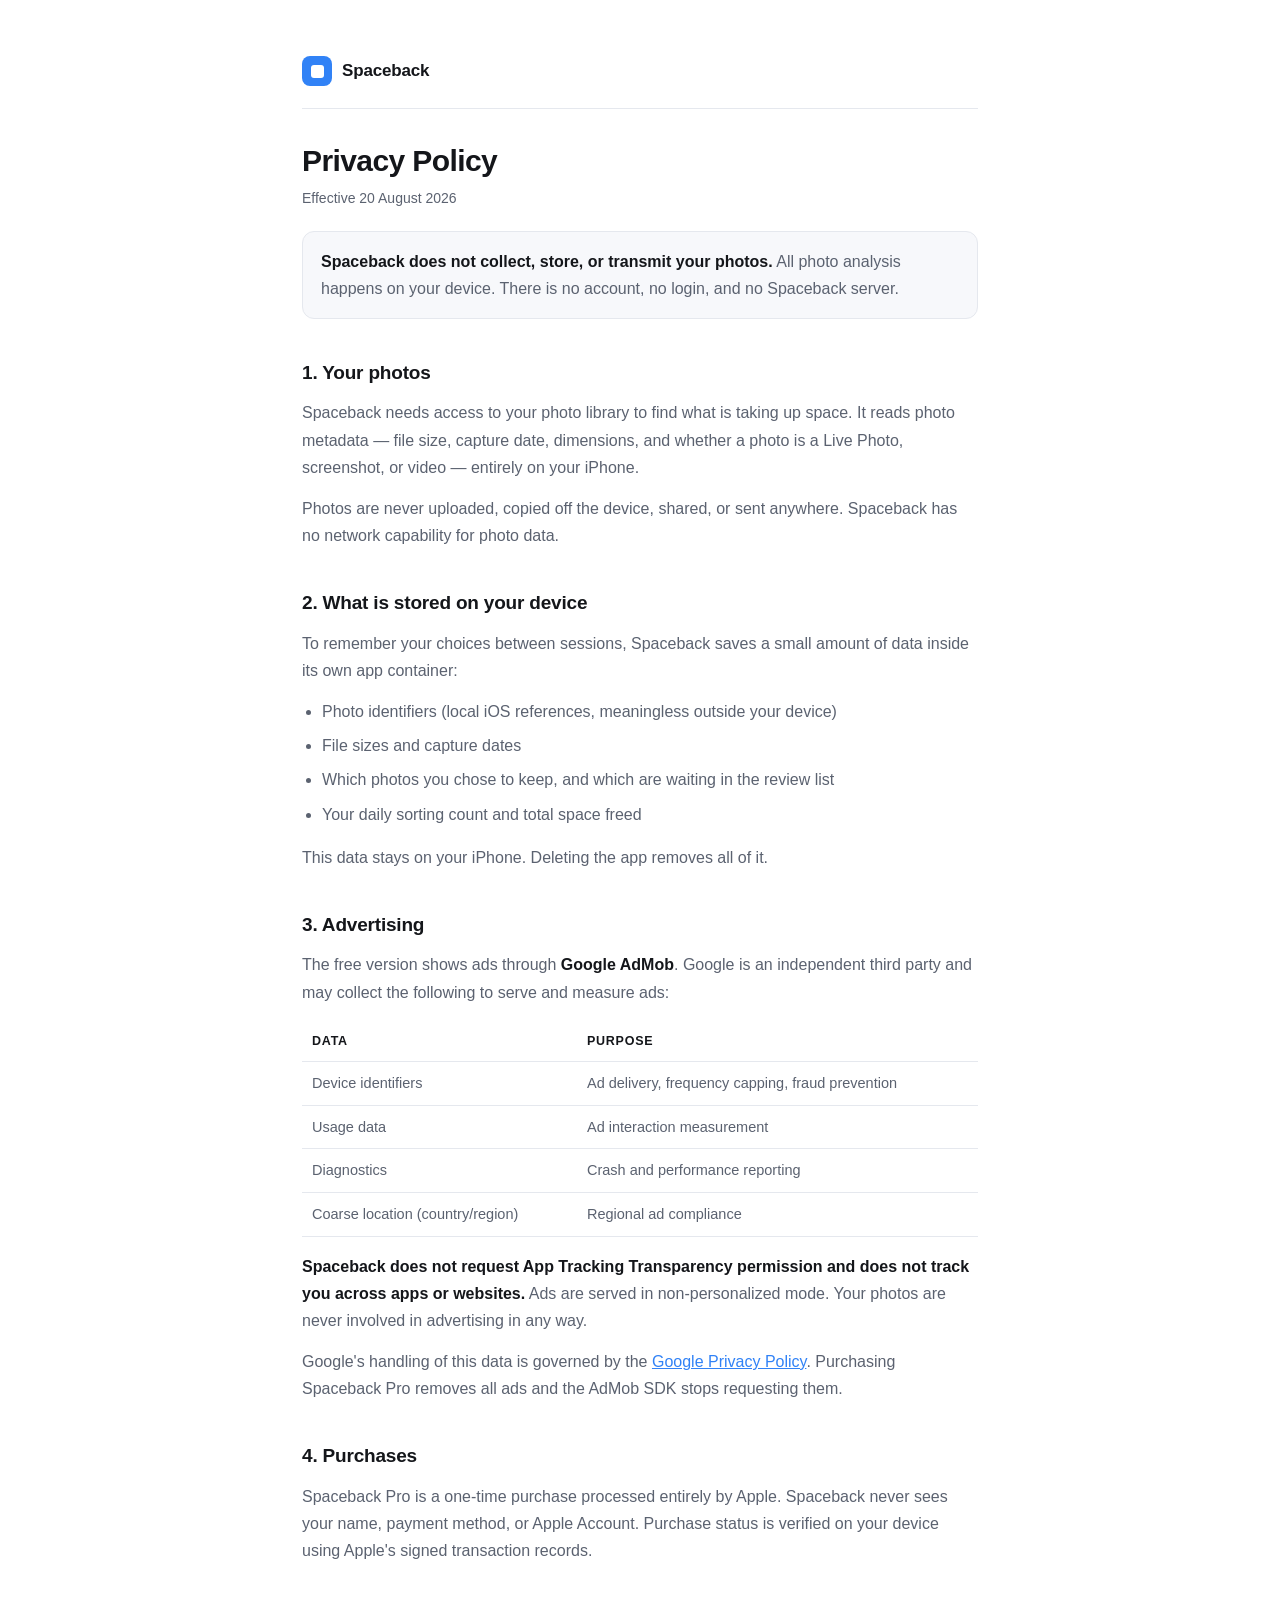
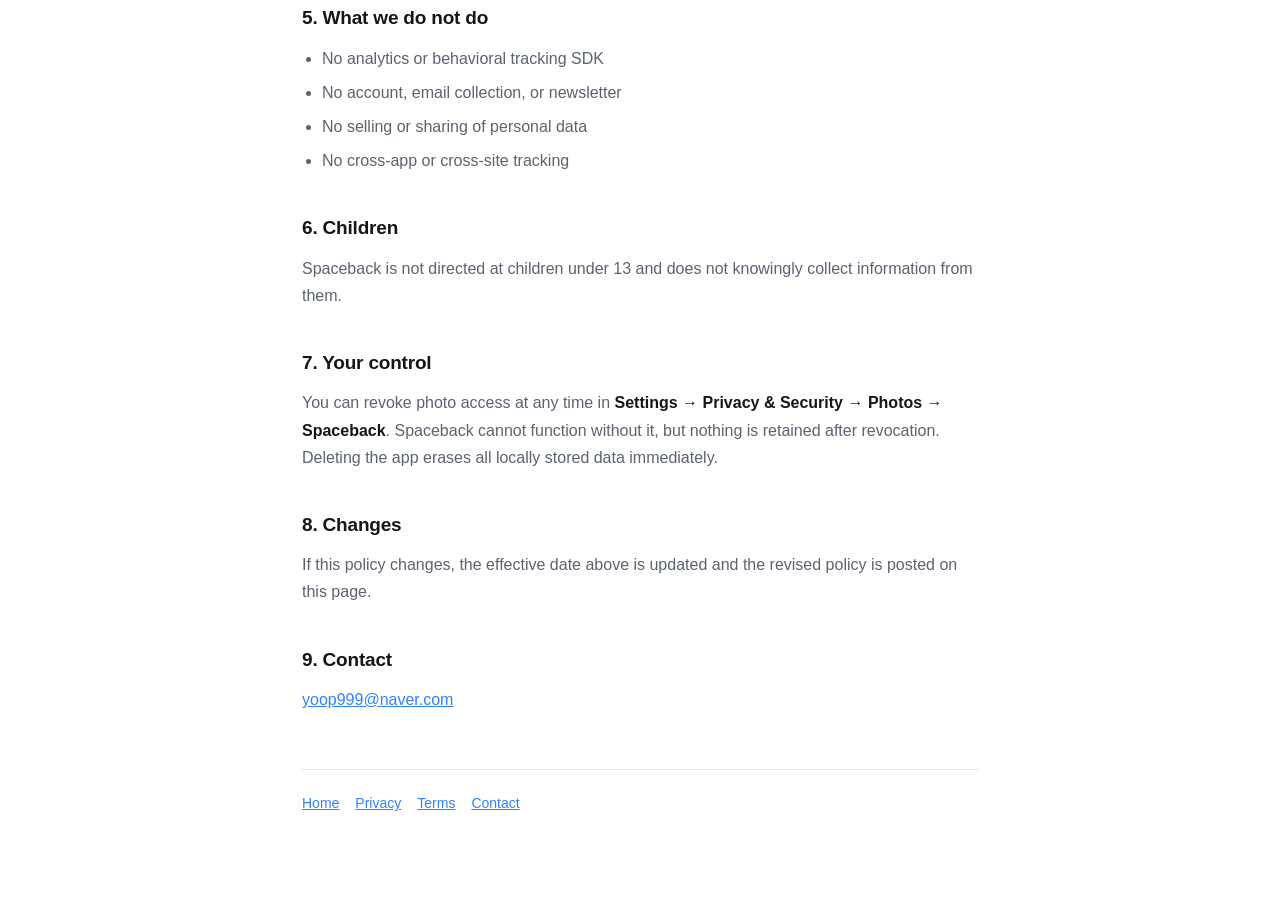
==== privacy.html @ 78ae4981 "Add Spaceback privacy policy, terms, and landing page" ====
<!doctype html><html lang="en"><head><meta charset="utf-8">
<meta name="viewport" content="width=device-width,initial-scale=1">
<title>Privacy Policy — Spaceback</title>
<link rel="stylesheet" href="style.css"></head><body><div class="wrap">
<header><a class="brand" href="./"><span class="mark"><i></i></span><b>Spaceback</b></a></header>
<h1>Privacy Policy</h1>
<p class="date">Effective 20 August 2026</p>

<div class="box">
<p><strong>Spaceback does not collect, store, or transmit your photos.</strong> All photo analysis happens on your device. There is no account, no login, and no Spaceback server.</p>
</div>

<h2>1. Your photos</h2>
<p>Spaceback needs access to your photo library to find what is taking up space. It reads photo metadata — file size, capture date, dimensions, and whether a photo is a Live Photo, screenshot, or video — entirely on your iPhone.</p>
<p>Photos are never uploaded, copied off the device, shared, or sent anywhere. Spaceback has no network capability for photo data.</p>

<h2>2. What is stored on your device</h2>
<p>To remember your choices between sessions, Spaceback saves a small amount of data inside its own app container:</p>
<ul>
<li>Photo identifiers (local iOS references, meaningless outside your device)</li>
<li>File sizes and capture dates</li>
<li>Which photos you chose to keep, and which are waiting in the review list</li>
<li>Your daily sorting count and total space freed</li>
</ul>
<p>This data stays on your iPhone. Deleting the app removes all of it.</p>

<h2>3. Advertising</h2>
<p>The free version shows ads through <strong>Google AdMob</strong>. Google is an independent third party and may collect the following to serve and measure ads:</p>
<table>
<tr><th>Data</th><th>Purpose</th></tr>
<tr><td>Device identifiers</td><td>Ad delivery, frequency capping, fraud prevention</td></tr>
<tr><td>Usage data</td><td>Ad interaction measurement</td></tr>
<tr><td>Diagnostics</td><td>Crash and performance reporting</td></tr>
<tr><td>Coarse location (country/region)</td><td>Regional ad compliance</td></tr>
</table>
<p><strong>Spaceback does not request App Tracking Transparency permission and does not track you across apps or websites.</strong> Ads are served in non-personalized mode. Your photos are never involved in advertising in any way.</p>
<p>Google's handling of this data is governed by the <a href="https://policies.google.com/privacy">Google Privacy Policy</a>. Purchasing Spaceback Pro removes all ads and the AdMob SDK stops requesting them.</p>

<h2>4. Purchases</h2>
<p>Spaceback Pro is a one-time purchase processed entirely by Apple. Spaceback never sees your name, payment method, or Apple Account. Purchase status is verified on your device using Apple's signed transaction records.</p>

<h2>5. What we do not do</h2>
<ul>
<li>No analytics or behavioral tracking SDK</li>
<li>No account, email collection, or newsletter</li>
<li>No selling or sharing of personal data</li>
<li>No cross-app or cross-site tracking</li>
</ul>

<h2>6. Children</h2>
<p>Spaceback is not directed at children under 13 and does not knowingly collect information from them.</p>

<h2>7. Your control</h2>
<p>You can revoke photo access at any time in <strong>Settings → Privacy &amp; Security → Photos → Spaceback</strong>. Spaceback cannot function without it, but nothing is retained after revocation. Deleting the app erases all locally stored data immediately.</p>

<h2>8. Changes</h2>
<p>If this policy changes, the effective date above is updated and the revised policy is posted on this page.</p>

<h2>9. Contact</h2>
<p><a href="mailto:yoop999@naver.com">yoop999@naver.com</a></p>
<footer><a href="./">Home</a><a href="./privacy.html">Privacy</a><a href="./terms.html">Terms</a><a href="mailto:yoop999@naver.com">Contact</a></footer>
</div></body></html>
---- style.css ----
:root{--bg:#FFFFFF;--fg:#14161A;--fg2:#5B6270;--line:#E5E8EE;--acc:#3182F6;--panel:#F7F8FB}
@media(prefers-color-scheme:dark){:root{--bg:#0E0F12;--fg:#E8EBF0;--fg2:#959CA8;--line:#262A31;--acc:#6BA6FF;--panel:#16181C}}
*{box-sizing:border-box}
body{margin:0;background:var(--bg);color:var(--fg);line-height:1.7;
 font:16px/1.7 -apple-system,BlinkMacSystemFont,"Segoe UI",Roboto,sans-serif;-webkit-font-smoothing:antialiased}
.wrap{max-width:720px;margin:0 auto;padding:56px 22px 90px}
header{border-bottom:1px solid var(--line);padding-bottom:22px;margin-bottom:34px}
.brand{display:flex;align-items:center;gap:10px;text-decoration:none;color:inherit}
.mark{width:30px;height:30px;border-radius:8px;background:var(--acc);flex:none;
 display:flex;align-items:center;justify-content:center}
.mark i{width:13px;height:13px;background:#fff;border-radius:3px;display:block}
.brand b{font-size:17px;letter-spacing:-.01em}
h1{font-size:30px;font-weight:700;letter-spacing:-.02em;margin:26px 0 8px;line-height:1.2}
.date{color:var(--fg2);font-size:14px;margin:0}
h2{font-size:19px;font-weight:600;margin:38px 0 10px;letter-spacing:-.01em}
p,li{color:var(--fg2)}
p{margin:0 0 14px}
ul{margin:0 0 16px;padding-left:20px}
li{margin-bottom:7px}
strong{color:var(--fg);font-weight:600}
a{color:var(--acc)}
.box{background:var(--panel);border:1px solid var(--line);border-radius:12px;padding:16px 18px;margin:20px 0}
.box p:last-child{margin-bottom:0}
table{width:100%;border-collapse:collapse;font-size:14.5px;margin:16px 0}
th,td{text-align:left;padding:9px 10px;border-bottom:1px solid var(--line);vertical-align:top}
th{color:var(--fg);font-weight:600;font-size:12.5px;text-transform:uppercase;letter-spacing:.06em}
td{color:var(--fg2)}
footer{margin-top:56px;padding-top:22px;border-top:1px solid var(--line);font-size:14px;color:var(--fg2)}
footer a{margin-right:16px}
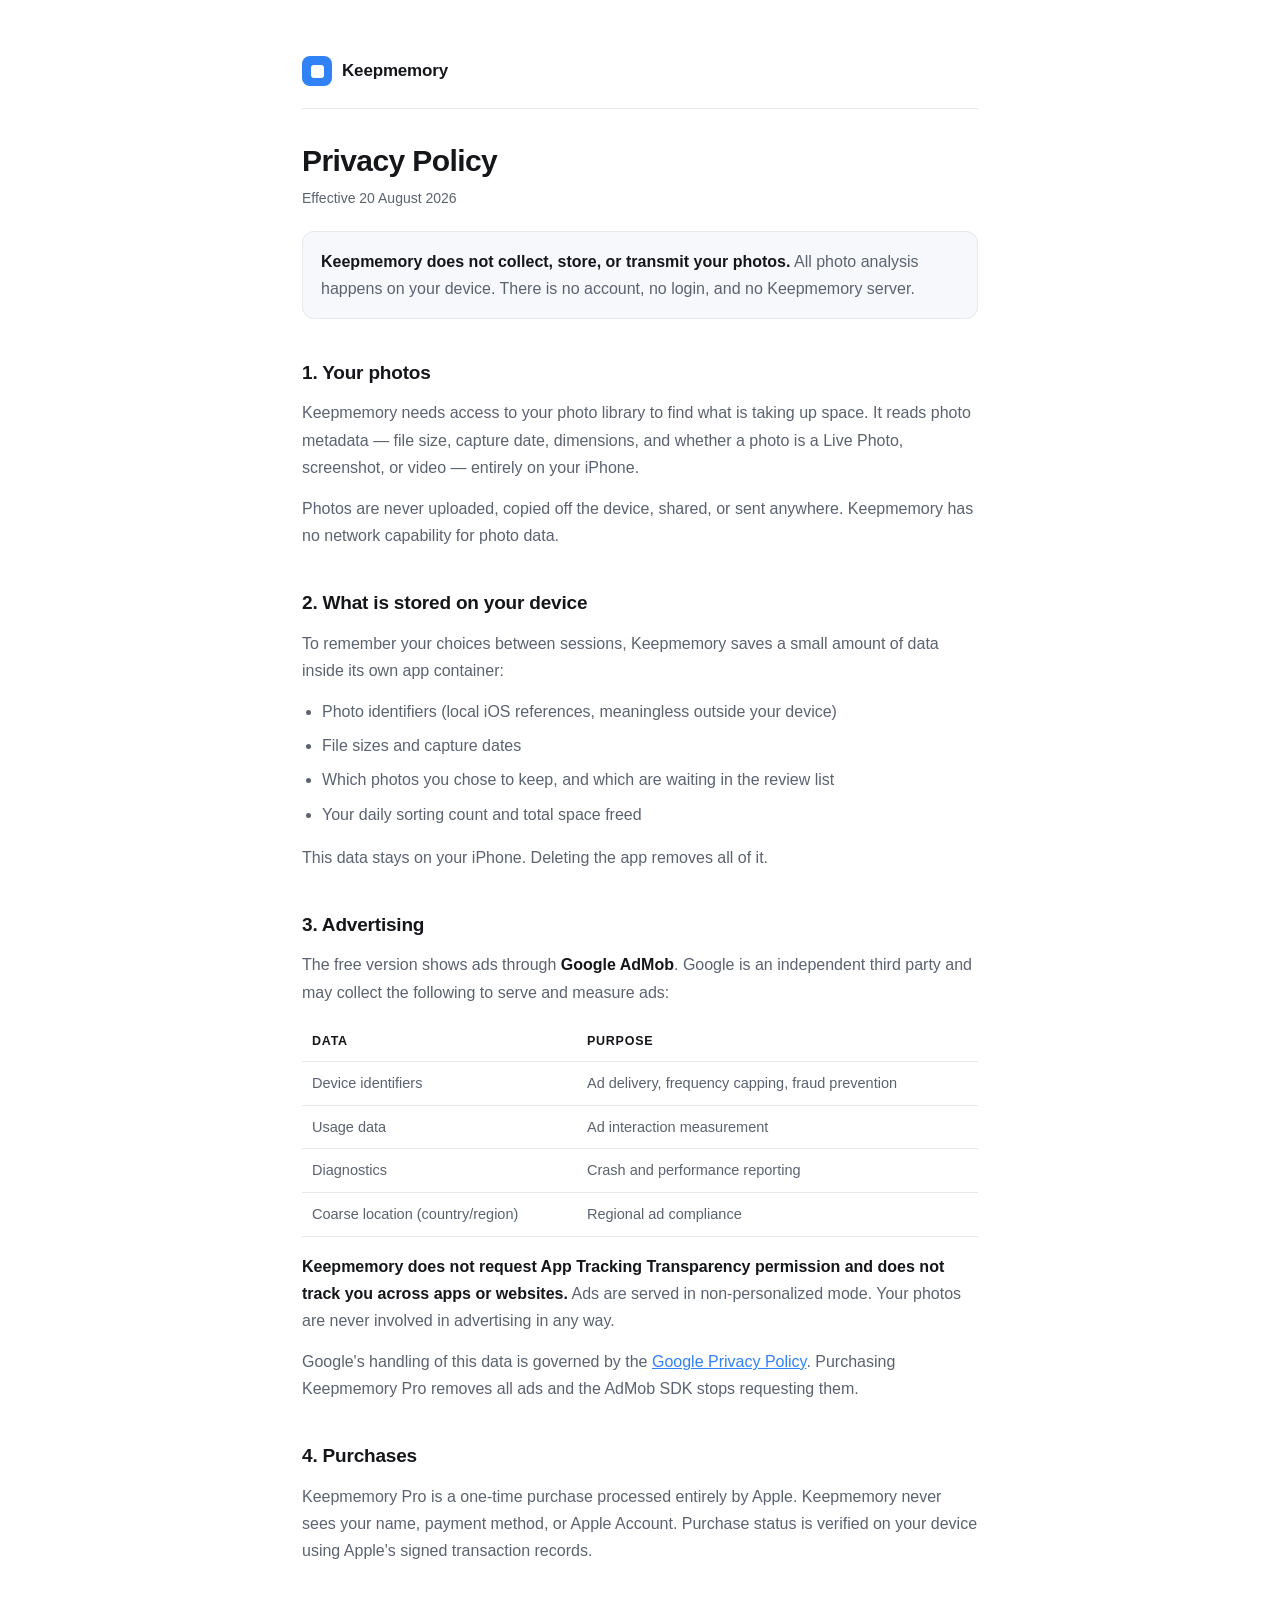
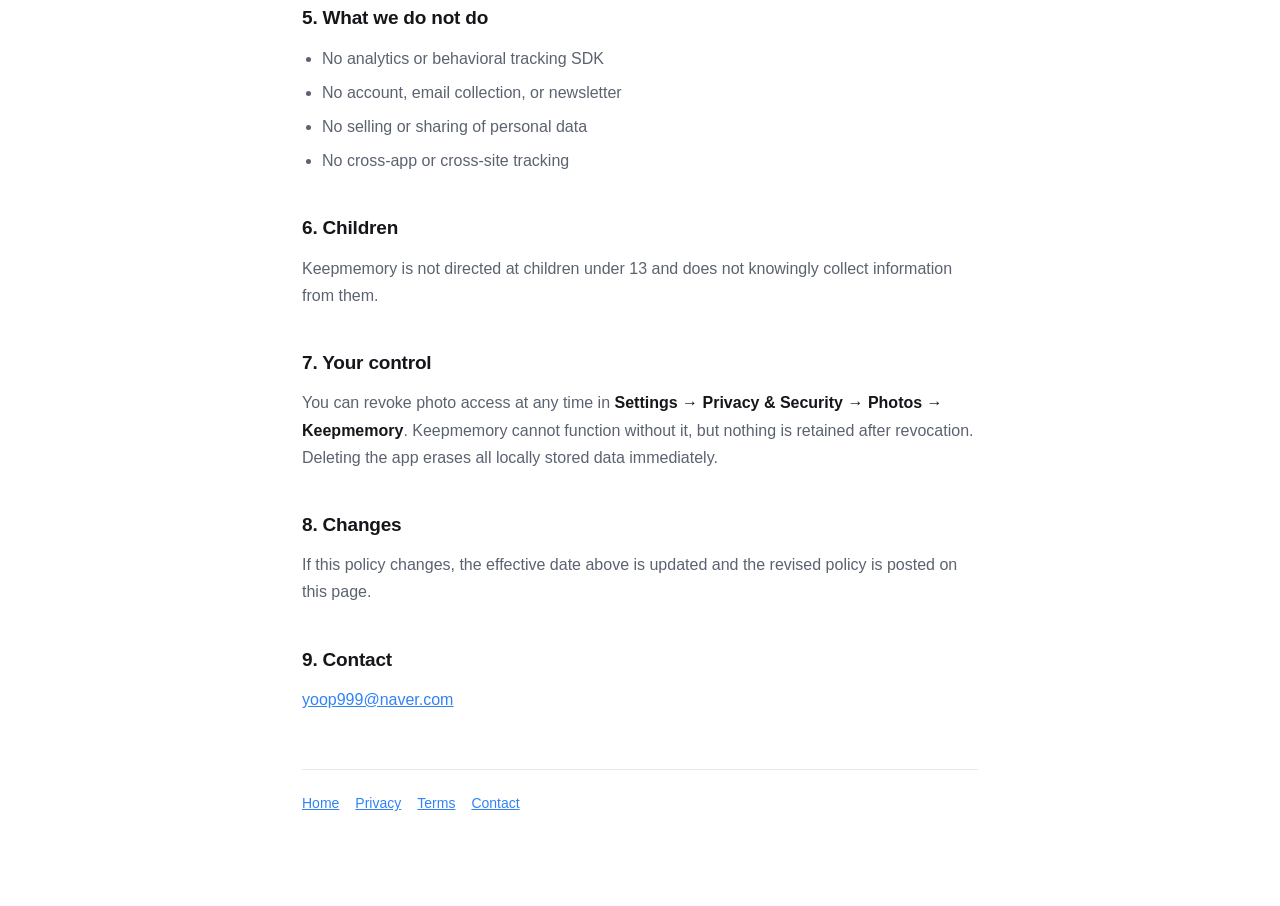
==== commit e5df8bf0: "Rename to Keepmemory" ====
--- a/privacy.html
+++ b/privacy.html
@@ -1,21 +1,21 @@
 <!doctype html><html lang="en"><head><meta charset="utf-8">
 <meta name="viewport" content="width=device-width,initial-scale=1">
-<title>Privacy Policy — Spaceback</title>
+<title>Privacy Policy — Keepmemory</title>
 <link rel="stylesheet" href="style.css"></head><body><div class="wrap">
-<header><a class="brand" href="./"><span class="mark"><i></i></span><b>Spaceback</b></a></header>
+<header><a class="brand" href="./"><span class="mark"><i></i></span><b>Keepmemory</b></a></header>
 <h1>Privacy Policy</h1>
 <p class="date">Effective 20 August 2026</p>
 
 <div class="box">
-<p><strong>Spaceback does not collect, store, or transmit your photos.</strong> All photo analysis happens on your device. There is no account, no login, and no Spaceback server.</p>
+<p><strong>Keepmemory does not collect, store, or transmit your photos.</strong> All photo analysis happens on your device. There is no account, no login, and no Keepmemory server.</p>
 </div>
 
 <h2>1. Your photos</h2>
-<p>Spaceback needs access to your photo library to find what is taking up space. It reads photo metadata — file size, capture date, dimensions, and whether a photo is a Live Photo, screenshot, or video — entirely on your iPhone.</p>
-<p>Photos are never uploaded, copied off the device, shared, or sent anywhere. Spaceback has no network capability for photo data.</p>
+<p>Keepmemory needs access to your photo library to find what is taking up space. It reads photo metadata — file size, capture date, dimensions, and whether a photo is a Live Photo, screenshot, or video — entirely on your iPhone.</p>
+<p>Photos are never uploaded, copied off the device, shared, or sent anywhere. Keepmemory has no network capability for photo data.</p>
 
 <h2>2. What is stored on your device</h2>
-<p>To remember your choices between sessions, Spaceback saves a small amount of data inside its own app container:</p>
+<p>To remember your choices between sessions, Keepmemory saves a small amount of data inside its own app container:</p>
 <ul>
 <li>Photo identifiers (local iOS references, meaningless outside your device)</li>
 <li>File sizes and capture dates</li>
@@ -33,11 +33,11 @@
 <tr><td>Diagnostics</td><td>Crash and performance reporting</td></tr>
 <tr><td>Coarse location (country/region)</td><td>Regional ad compliance</td></tr>
 </table>
-<p><strong>Spaceback does not request App Tracking Transparency permission and does not track you across apps or websites.</strong> Ads are served in non-personalized mode. Your photos are never involved in advertising in any way.</p>
-<p>Google's handling of this data is governed by the <a href="https://policies.google.com/privacy">Google Privacy Policy</a>. Purchasing Spaceback Pro removes all ads and the AdMob SDK stops requesting them.</p>
+<p><strong>Keepmemory does not request App Tracking Transparency permission and does not track you across apps or websites.</strong> Ads are served in non-personalized mode. Your photos are never involved in advertising in any way.</p>
+<p>Google's handling of this data is governed by the <a href="https://policies.google.com/privacy">Google Privacy Policy</a>. Purchasing Keepmemory Pro removes all ads and the AdMob SDK stops requesting them.</p>
 
 <h2>4. Purchases</h2>
-<p>Spaceback Pro is a one-time purchase processed entirely by Apple. Spaceback never sees your name, payment method, or Apple Account. Purchase status is verified on your device using Apple's signed transaction records.</p>
+<p>Keepmemory Pro is a one-time purchase processed entirely by Apple. Keepmemory never sees your name, payment method, or Apple Account. Purchase status is verified on your device using Apple's signed transaction records.</p>
 
 <h2>5. What we do not do</h2>
 <ul>
@@ -48,10 +48,10 @@
 </ul>
 
 <h2>6. Children</h2>
-<p>Spaceback is not directed at children under 13 and does not knowingly collect information from them.</p>
+<p>Keepmemory is not directed at children under 13 and does not knowingly collect information from them.</p>
 
 <h2>7. Your control</h2>
-<p>You can revoke photo access at any time in <strong>Settings → Privacy &amp; Security → Photos → Spaceback</strong>. Spaceback cannot function without it, but nothing is retained after revocation. Deleting the app erases all locally stored data immediately.</p>
+<p>You can revoke photo access at any time in <strong>Settings → Privacy &amp; Security → Photos → Keepmemory</strong>. Keepmemory cannot function without it, but nothing is retained after revocation. Deleting the app erases all locally stored data immediately.</p>
 
 <h2>8. Changes</h2>
 <p>If this policy changes, the effective date above is updated and the revised policy is posted on this page.</p>
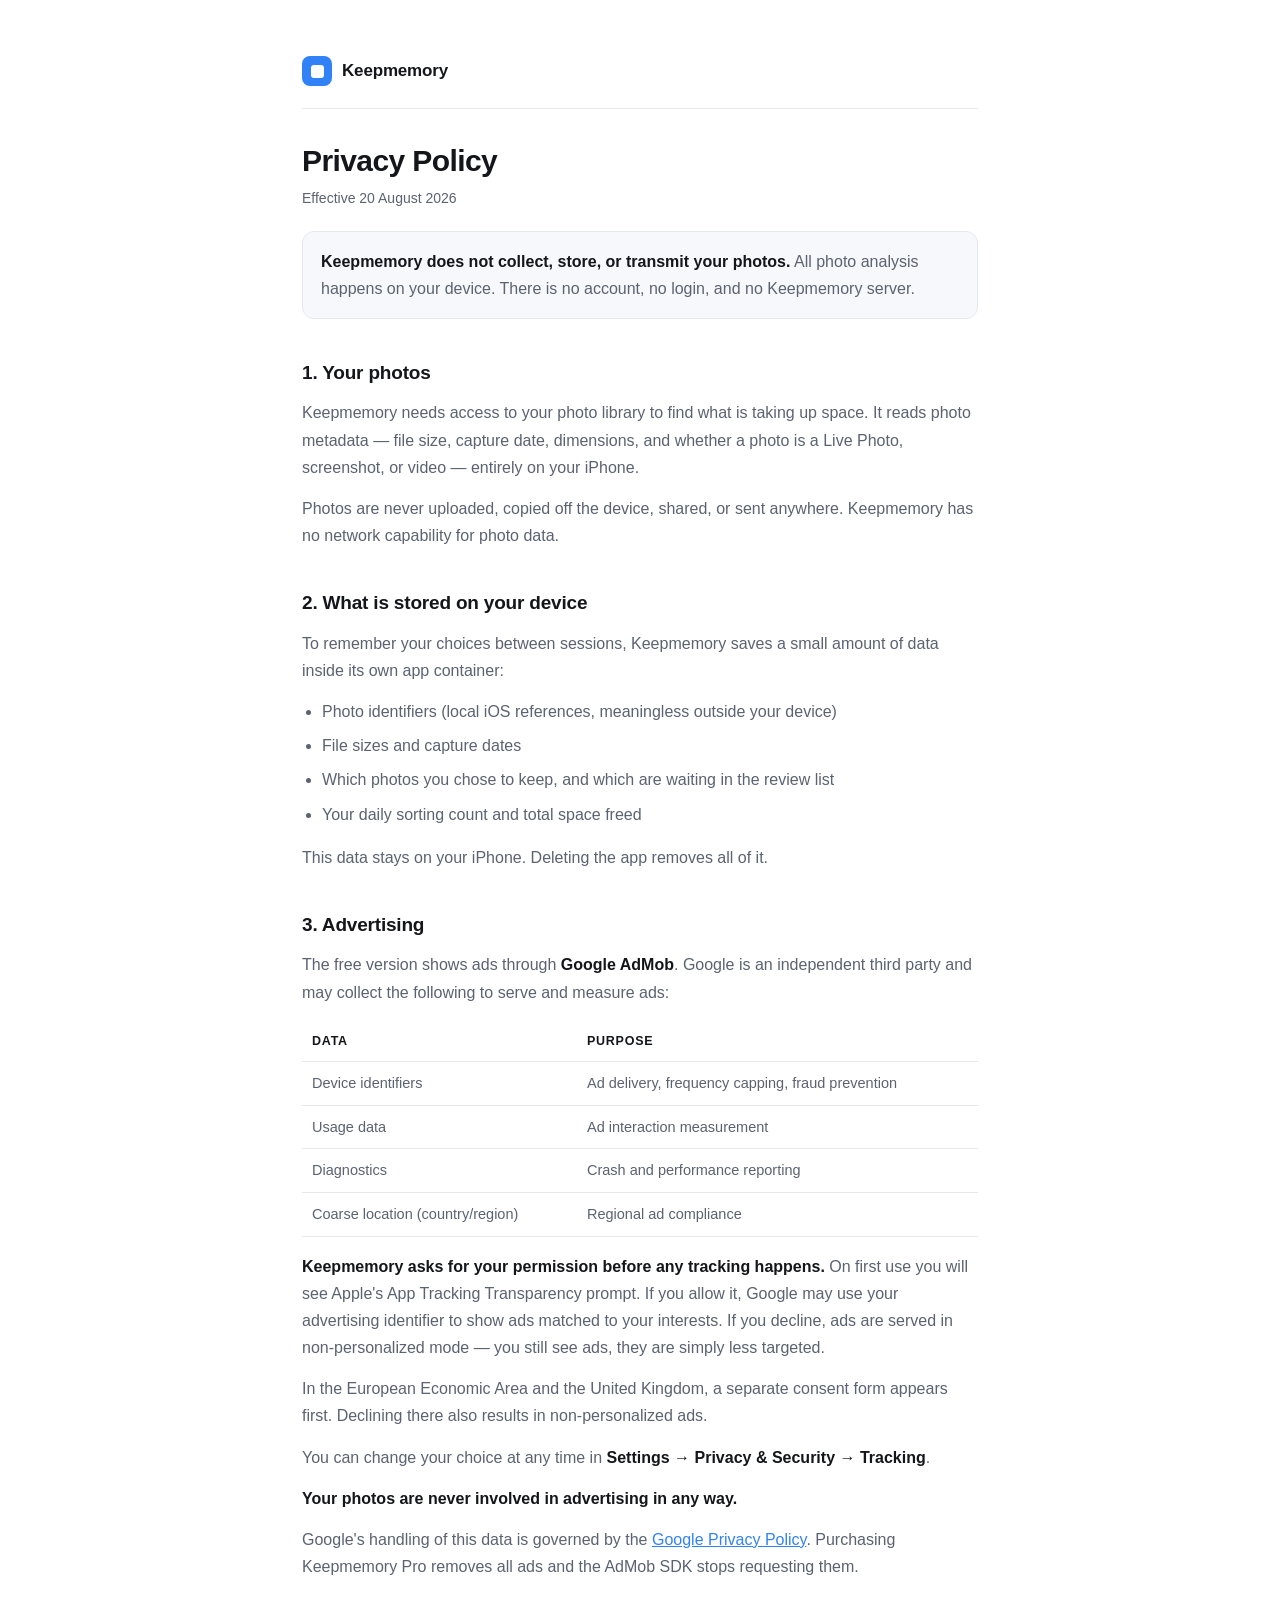
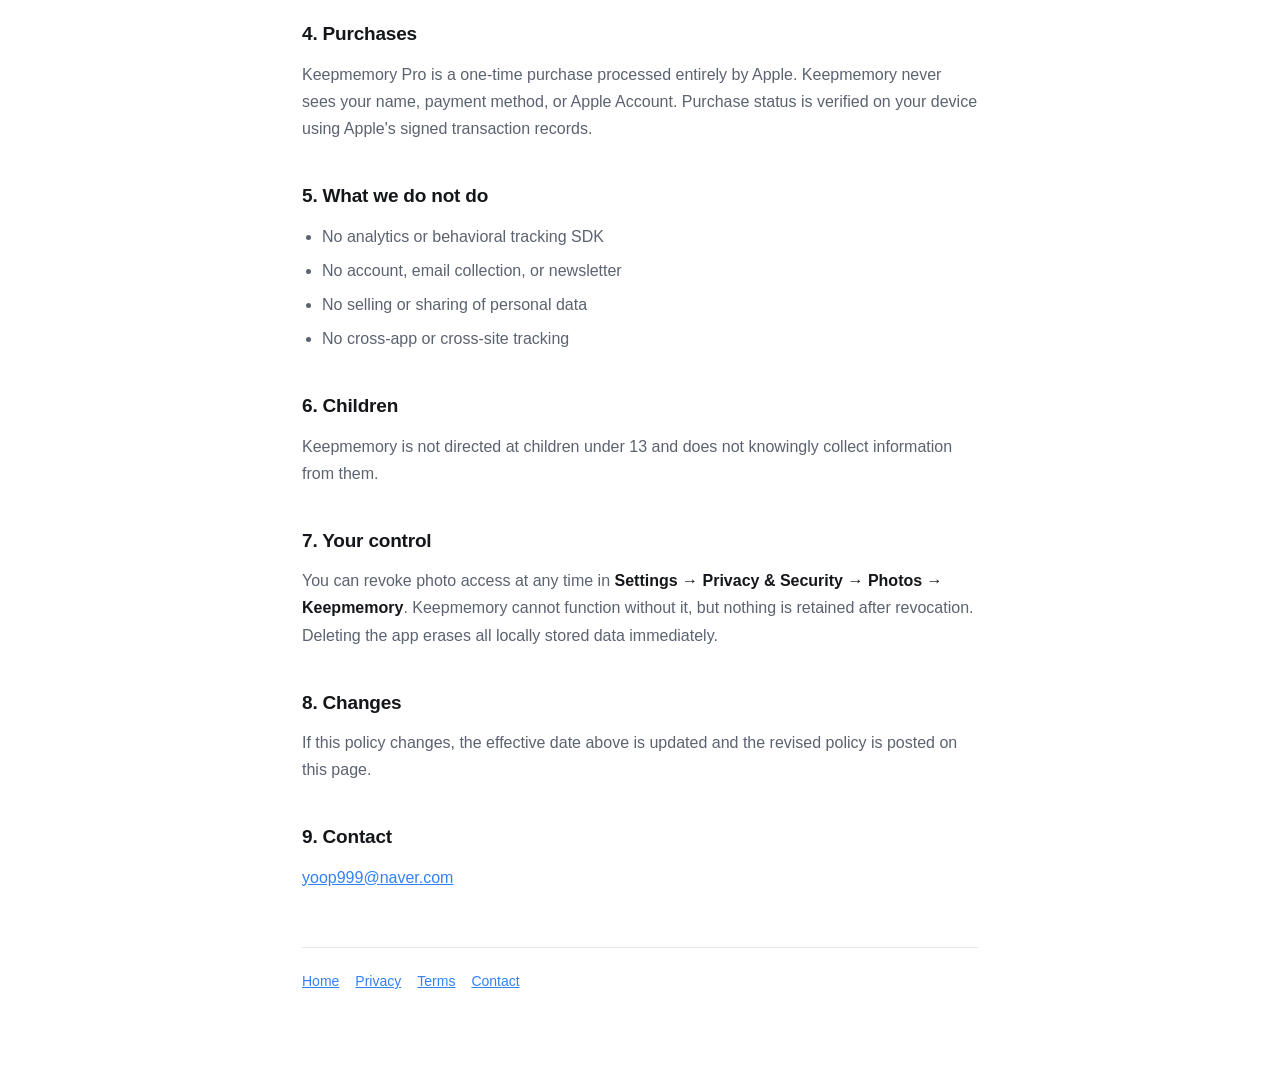
==== commit 9e843c23: "Update privacy policy for personalized ads (ATT + UMP)" ====
--- a/privacy.html
+++ b/privacy.html
@@ -33,7 +33,10 @@
 <tr><td>Diagnostics</td><td>Crash and performance reporting</td></tr>
 <tr><td>Coarse location (country/region)</td><td>Regional ad compliance</td></tr>
 </table>
-<p><strong>Keepmemory does not request App Tracking Transparency permission and does not track you across apps or websites.</strong> Ads are served in non-personalized mode. Your photos are never involved in advertising in any way.</p>
+<p><strong>Keepmemory asks for your permission before any tracking happens.</strong> On first use you will see Apple's App Tracking Transparency prompt. If you allow it, Google may use your advertising identifier to show ads matched to your interests. If you decline, ads are served in non-personalized mode — you still see ads, they are simply less targeted.</p>
+<p>In the European Economic Area and the United Kingdom, a separate consent form appears first. Declining there also results in non-personalized ads.</p>
+<p>You can change your choice at any time in <strong>Settings → Privacy &amp; Security → Tracking</strong>.</p>
+<p><strong>Your photos are never involved in advertising in any way.</strong></p>
 <p>Google's handling of this data is governed by the <a href="https://policies.google.com/privacy">Google Privacy Policy</a>. Purchasing Keepmemory Pro removes all ads and the AdMob SDK stops requesting them.</p>
 
 <h2>4. Purchases</h2>
